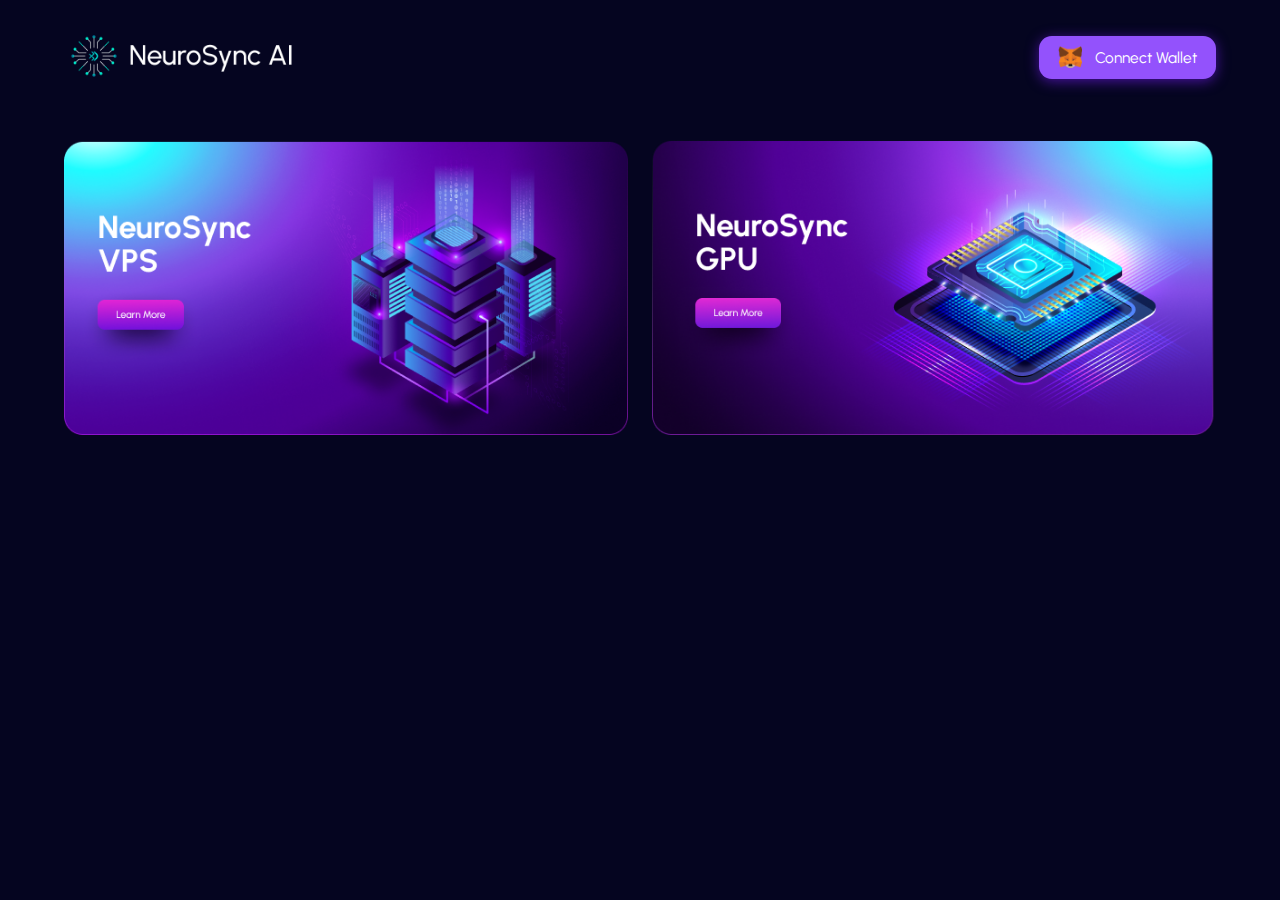
==== index.html @ 6b873f1c "addgin structure files" ====
<!DOCTYPE html>
<html lang="en">
    <head>
        <link rel="icon" href="favicon.ico" />
        <meta charset="UTF-8" />
        <meta http-equiv="X-UA-Compatible" content="IE=edge" />
        <meta name="viewport" content="width=device-width, initial-scale=1.0" />
        <link rel="stylesheet" type="text/css" href="assets/css/index.css" />
        <link rel="stylesheet" href="https://cdnjs.cloudflare.com/ajax/libs/animate.css/4.1.1/animate.min.css" />
        <link rel="stylesheet" href="https://cdnjs.cloudflare.com/ajax/libs/font-awesome/4.7.0/css/font-awesome.min.css">
        <title>NeuroSync AI</title>
        <link href="https://unpkg.com/aos@2.3.1/dist/aos.css" rel="stylesheet">
        <script type="text/javascript" src="assets/javascript/script.js" defer></script>
    </head>
    <body>
        <nav>
            <a href="#" class="logo">
                <img src="assets/images/logo.png" alt="">
            </a>
            <a href="#" class="btn">
                <img src="assets/images/meta-logo.png" alt="">
                Connect Wallet
            </a>
        </nav>
        <section class="hero">
            <img src="assets/images/box1.png" alt="">
            <img src="assets/images/box2.png" alt="">
        </section>
        


        <script src="https://unpkg.com/aos@2.3.1/dist/aos.js"></script>
        <script>
            AOS.init(
                {
                    offset:500,
                    duration:700,
                }
            );
          </script>
    </body>
</html>
---- assets/css/index.css ----
@import url('https://fonts.googleapis.com/css2?family=Urbanist:ital,wght@0,100..900;1,100..900&display=swap');

* {
    padding: 0;
    margin: 0;
    box-sizing: border-box;
}


html {
    font-size: 62.5%;
    scroll-behavior: smooth;
    cursor: default;
    font-family: "Urbanist", sans-serif;
    font-optical-sizing: auto;
    font-weight: 400;
    font-style: normal;
}

a {
    text-decoration: none;
    cursor: pointer;
}

li {
    list-style: none;
}

body {
    background: #050520;
    min-height: 100vh;
}

.btn {
    padding: .8vw 1.5vw;
    background: #9352FC;
    display: flex;
    align-items: center;
    gap: 1vw;
    color: white;
    border-radius: 1vw;
    font-size: 1.2vw;
    box-shadow: 0 .2vw 1vw #47139B;
}

.btn img {
    width: 1.9vw;
}

/*--------- navbar ----------
----------*/

nav {
    width: 100%;
    display: flex;
    align-items: center;
    justify-content: space-between;
    padding: 2vw 5vw;
}

nav .logo {
    width: 20%;
}

nav .logo img {
    width: 100%;
}

/*--------- hero ----------
----------*/

.hero {
    width: 100%;
    display: flex;
    justify-content: space-between;
    padding: 2vw 5vw;
}

.hero img {
    width: 49%;
}


    /*--------- Website Responsive ----------
----------*/

@media (max-width:768px) {

    .btn {
        padding: 1.2vw 2.5vw;
        background: #9352FC;
        display: flex;
        align-items: center;
        gap: 1vw;
        color: white;
        border-radius: 2vw;
        font-size: 2.7vw;
        box-shadow: 0 .3vw 1.5vw #47139B;
    }
    
    .btn img {
        width: 4vw;
    }

    /*--------- navbar ----------
----------*/

nav {
    width: 100%;
    display: flex;
    align-items: center;
    justify-content: space-between;
    padding: 2vw 7vw;
}

nav .logo {
    width: 30%;
}

nav .logo img {
    width: 100%;
}

/*--------- hero ----------
----------*/

.hero {
    width: 100%;
    display: flex;
    flex-direction: column;
    justify-content: space-between;
    padding: 5vw 7vw;
    gap: 5vw;
}

.hero img {
    width: 100%;
}

}
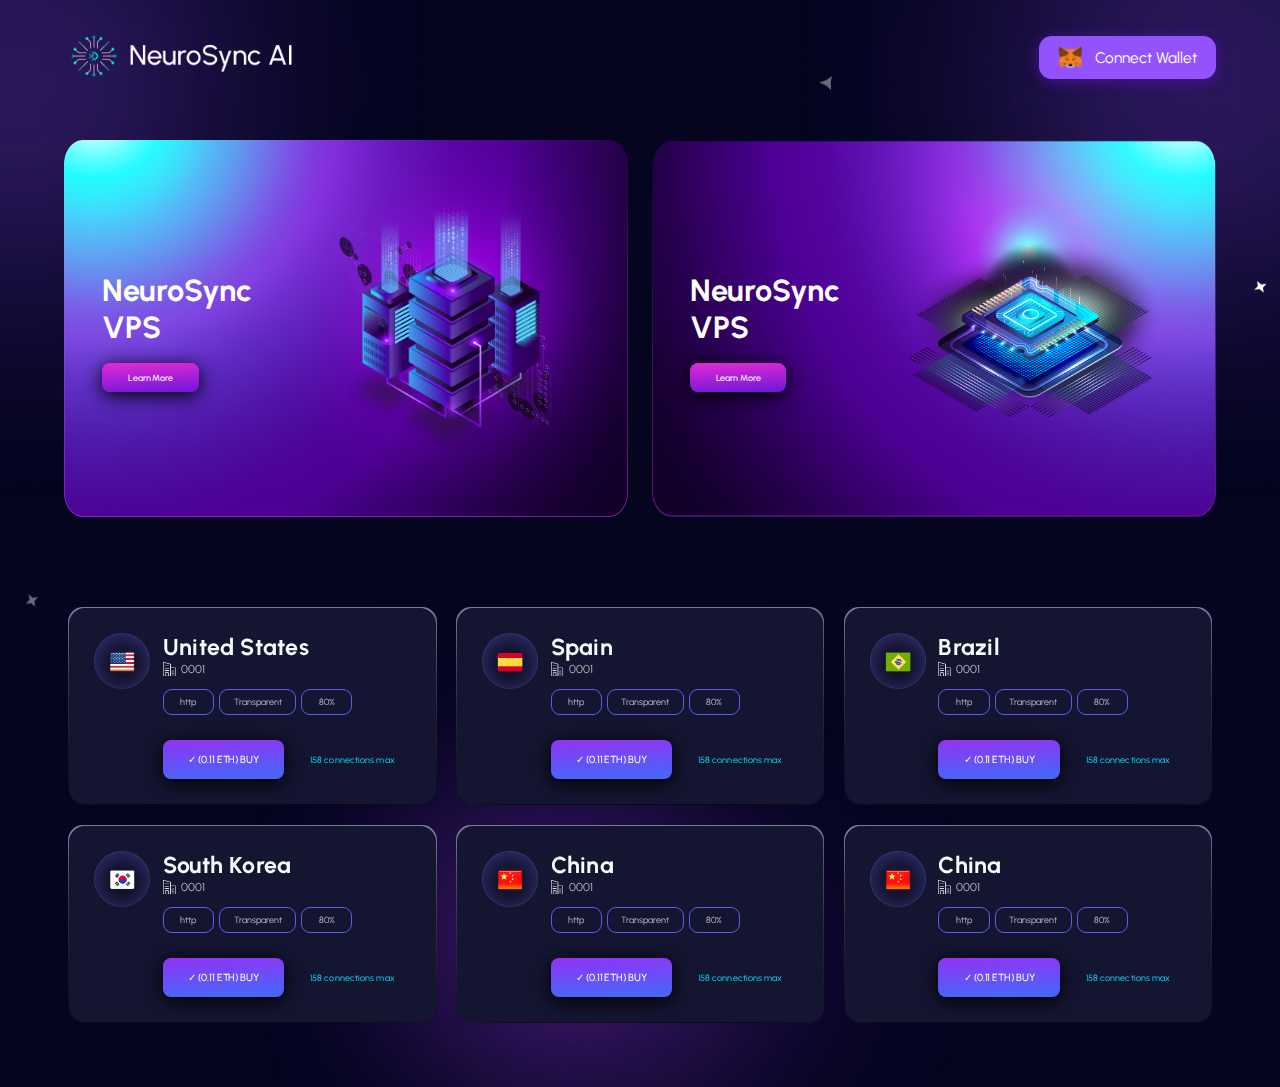
==== commit 00df22ea: "completed" ====
--- a/index.html
+++ b/index.html
@@ -8,7 +8,7 @@
         <link rel="stylesheet" type="text/css" href="assets/css/index.css" />
         <link rel="stylesheet" href="https://cdnjs.cloudflare.com/ajax/libs/animate.css/4.1.1/animate.min.css" />
         <link rel="stylesheet" href="https://cdnjs.cloudflare.com/ajax/libs/font-awesome/4.7.0/css/font-awesome.min.css">
-        <title>NeuroSync AI</title>
+        <title>NeuroSync AI Utility</title>
         <link href="https://unpkg.com/aos@2.3.1/dist/aos.css" rel="stylesheet">
         <script type="text/javascript" src="assets/javascript/script.js" defer></script>
     </head>
@@ -23,10 +23,163 @@
             </a>
         </nav>
         <section class="hero">
-            <img src="assets/images/box1.png" alt="">
-            <img src="assets/images/box2.png" alt="">
+            <img src="assets/images/hero-bg.png" alt="" class="hero-bg">
+            <img src="assets/images/star-1.png" alt="" class="star-1">
+            <img src="assets/images/star-2.png" alt="" class="star-2">
+            <img src="assets/images/star-3.png" alt="" class="star-3">
+            <div class="left">
+                <div class="left-box">
+                     <h1>NeuroSync<br>VPS</h1>
+                     <a href="#" class="btn-3">Learn More</a>
+                </div>
+                <div class="right-box">
+                    <img src="assets/images/left-img.png" alt="">
+               </div>
+            </div>
+            <div class="right">
+                <div class="left-box">
+                    <h1>NeuroSync<br>VPS</h1>
+                    <a href="#" class="btn-3">Learn More</a>
+               </div>
+               <div class="right-box">
+                   <img src="assets/images/right-img.png" alt="">
+              </div>
+            </div>
         </section>
-        
+        <section class="countries">
+            <img src="assets/images/countries-bg.png" alt="" class="countries-bg">
+            <div class="countries-box">
+                <div class="countries-box-inner">
+                    <div class="left">
+                        <img src="assets/images/american-flag.png" alt="">
+                    </div>
+                    <div class="right">
+                        <h2>United States</h2>
+                        <h6><img src="assets/images/house.png" alt="">0001</h6>
+                        <form action="">
+                            <input type="text" id="http" class="http" name="http" value="http">
+                            <input type="text" id="transparent" class="transparent" name="transparent" value="Transparent">
+                            <input type="text" id="value" class="value" name="value" value="80%">
+                        </form>
+                        <div class="btn-group">
+                            <a href="#" class="btn-2">✓  (0.11 ETH) BUY</a>
+                            <span>158 connections max</span>
+                        </div>
+                    </div>
+                    </div>
+                </div>
+            </div>
+
+            <div class="countries-box">
+                <div class="countries-box-inner">
+                    <div class="left">
+                        <img src="assets/images/spain.png" alt="">
+                    </div>
+                    <div class="right">
+                        <h2>Spain</h2>
+                        <h6><img src="assets/images/house.png" alt="">0001</h6>
+                        <form action="">
+                            <input type="text" id="http" class="http" name="http" value="http">
+                            <input type="text" id="transparent" class="transparent" name="transparent" value="Transparent">
+                            <input type="text" id="value" class="value" name="value" value="80%">
+                        </form>
+                        <div class="btn-group">
+                            <a href="#" class="btn-2">✓  (0.11 ETH) BUY</a>
+                            <span>158 connections max</span>
+                        </div>
+                    </div>
+                    </div>
+                </div>
+            </div>
+
+            <div class="countries-box">
+                <div class="countries-box-inner">
+                    <div class="left">
+                        <img src="assets/images/brazil.png" alt="">
+                    </div>
+                    <div class="right">
+                        <h2>Brazil</h2>
+                        <h6><img src="assets/images/house.png" alt="">0001</h6>
+                        <form action="">
+                            <input type="text" id="http" class="http" name="http" value="http">
+                            <input type="text" id="transparent" class="transparent" name="transparent" value="Transparent">
+                            <input type="text" id="value" class="value" name="value" value="80%">
+                        </form>
+                        <div class="btn-group">
+                            <a href="#" class="btn-2">✓  (0.11 ETH) BUY</a>
+                            <span>158 connections max</span>
+                        </div>
+                    </div>
+                    </div>
+                </div>
+            </div>
+
+            <div class="countries-box">
+                <div class="countries-box-inner">
+                    <div class="left">
+                        <img src="assets/images/korea.png" alt="">
+                    </div>
+                    <div class="right">
+                        <h2>South Korea</h2>
+                        <h6><img src="assets/images/house.png" alt="">0001</h6>
+                        <form action="">
+                            <input type="text" id="http" class="http" name="http" value="http">
+                            <input type="text" id="transparent" class="transparent" name="transparent" value="Transparent">
+                            <input type="text" id="value" class="value" name="value" value="80%">
+                        </form>
+                        <div class="btn-group">
+                            <a href="#" class="btn-2">✓  (0.11 ETH) BUY</a>
+                            <span>158 connections max</span>
+                        </div>
+                    </div>
+                    </div>
+                </div>
+            </div>
+
+            <div class="countries-box">
+                <div class="countries-box-inner">
+                    <div class="left">
+                        <img src="assets/images/china.png" alt="">
+                    </div>
+                    <div class="right">
+                        <h2>China</h2>
+                        <h6><img src="assets/images/house.png" alt="">0001</h6>
+                        <form action="">
+                            <input type="text" id="http" class="http" name="http" value="http">
+                            <input type="text" id="transparent" class="transparent" name="transparent" value="Transparent">
+                            <input type="text" id="value" class="value" name="value" value="80%">
+                        </form>
+                        <div class="btn-group">
+                            <a href="#" class="btn-2">✓  (0.11 ETH) BUY</a>
+                            <span>158 connections max</span>
+                        </div>
+                    </div>
+                    </div>
+                </div>
+            </div>
+
+            <div class="countries-box">
+                <div class="countries-box-inner">
+                    <div class="left">
+                        <img src="assets/images/china.png" alt="">
+                    </div>
+                    <div class="right">
+                        <h2>China</h2>
+                        <h6><img src="assets/images/house.png" alt="">0001</h6>
+                        <form action="">
+                            <input type="text" id="http" class="http" name="http" value="http">
+                            <input type="text" id="transparent" class="transparent" name="transparent" value="Transparent">
+                            <input type="text" id="value" class="value" name="value" value="80%">
+                        </form>
+                        <div class="btn-group">
+                            <a href="#" class="btn-2">✓  (0.11 ETH) BUY</a>
+                            <span>158 connections max</span>
+                        </div>
+                    </div>
+                    </div>
+                </div>
+            </div>
+        </section>
 
 
         <script src="https://unpkg.com/aos@2.3.1/dist/aos.js"></script>
--- a/assets/css/index.css
+++ b/assets/css/index.css
@@ -16,7 +16,6 @@
     font-weight: 400;
     font-style: normal;
 }
-
 a {
     text-decoration: none;
     cursor: pointer;
@@ -25,12 +24,28 @@
 li {
     list-style: none;
 }
-
+img{
+    width:100%;
+}
 body {
     background: #050520;
-    min-height: 100vh;
-}
-
+}
+h1{
+    font-family: Urbanist;
+    font-size: 2.4vw;
+    font-weight: 700;
+    color: #fff;
+
+}
+h2{
+    font-family: Urbanist;
+    font-size: 1.8vw;
+    font-weight: 700;
+    letter-spacing: 0.01em;
+    text-align: center;
+    color: #F3FEFF;
+
+}
 .btn {
     padding: .8vw 1.5vw;
     background: #9352FC;
@@ -42,11 +57,63 @@
     font-size: 1.2vw;
     box-shadow: 0 .2vw 1vw #47139B;
 }
-
 .btn img {
     width: 1.9vw;
 }
-
+.btn-1{
+    background: #FFFFFF1A;
+    padding: 1vw 2vw;
+    font-family: Urbanist;
+    font-size: 0.8vw;
+    font-weight: 500;
+    border-radius: 9px;
+    color: #fff;
+    transition: all .2s;
+}
+.btn-1:hover{
+    background: #fff;
+    color: #000;
+}
+.btn-2{
+    background: linear-gradient(177.23deg, #9C2CF3 -13.49%, #3A6FF9 109.75%);
+    padding: 1vw 2vw;
+    font-family: Urbanist;
+    font-size: 0.8vw;
+    font-weight: 500;
+    border-radius: 8px;
+    letter-spacing: -0.01em;
+    color: #fff;
+    box-shadow: 0vw .3vw 1.5vw #000;
+    border-radius: 8px;
+}
+.btn-2:hover{
+   animation: up-down 2s linear infinite alternate;
+}
+.btn-3{
+    padding: 0.7vw 2vw;
+    font-family: Urbanist;
+    font-size: 0.7vw;
+    border-radius: 8px;
+    color: #fff;
+    font-weight: 500;
+    line-height: 13.75px;
+    letter-spacing: -0.01em;
+    text-align: center;
+    background: linear-gradient(176.91deg, #F32CD3 -13.15%, #4712DC 132.62%);
+    box-shadow: 0vw .3vw 1.5vw #000;
+    transition: all .3s;
+}
+.btn-3:hover{
+    box-shadow: 0vw .3vw 1.5vw #fff;
+ }
+@keyframes up-down {
+    0%{
+        transform: translateY(0);
+    }
+    100%{
+        transform: translateY(-10px);
+    }
+}
 /*--------- navbar ----------
 ----------*/
 
@@ -74,13 +141,335 @@
     display: flex;
     justify-content: space-between;
     padding: 2vw 5vw;
-}
-
-.hero img {
+    position: relative;
+}
+.hero .hero-bg{
+    position: absolute;
+    width: 100vw;
+    top: -10vw;
+    right: 0;
+    z-index: -1;
+}
+.hero  .star-1 {
+    position: absolute;
+    width: 1vw;
+    top: -3vw;
+    right: 35vw;
+    animation: scaling 2.5s linear infinite alternate;
+}
+.hero  .star-2 {
+    position: absolute;
+    width: 1vw;
+    top: 13vw;
+    right: 1vw;
+    animation: scaling 1.7s linear infinite alternate;
+}
+.hero  .star-3 {
+    position: absolute;
+    width: 1vw;
+    bottom: -5vw;
+    left: 7vw;
+    animation: scaling 2s linear infinite alternate;
+}
+@keyframes scaling {
+    0%{
+        transform: rotate(0deg) scale(0);
+        filter: brightness(0);
+    }
+    100%{
+        transform: rotate(360deg) scale(1);
+        filter: brightness(200%);
+    }
+}
+.hero .left,.hero .right {
     width: 49%;
-}
-
-
+    display: flex;
+    align-items: center;
+}
+.hero .left div,.hero .right div{
+    width: 50%;
+    padding: 3vw;
+}
+.hero .right{
+    background: url(../images/right-bg.png)no-repeat;
+    background-position: center;
+    background-size: 100% 100%;
+}
+.hero img{
+    width: 20vw;
+    margin-left: -5vw;
+}
+.hero .left{
+    background: url(../images/hero-left-bg.png)no-repeat;
+    background-position: center;
+    background-size: 100% 100%;
+}
+.hero h1{
+    margin-bottom: 2vw;
+}
+/* ---------------neural--------
+----------- */
+.neural {
+    padding: 5vw 5vw;
+    display: flex;
+    flex-wrap: wrap;
+    justify-content: space-between;
+    column-gap: 1vw;
+    row-gap: 2vw;
+    position: relative;
+}
+.neural .neural-box {
+    width: 49%;
+    background: linear-gradient(180deg, #8185A5 0%, rgba(129, 133, 165, 0) 100%);
+    padding: 1px;
+    border-radius: 15px;
+    overflow: hidden;
+    transition: all .1s;
+}
+.neural .neural-box:hover{
+    filter: brightness(140%);
+}
+.neural .neural-box .neural-box-inner{
+    width: 100%;
+    height: 100%;
+    box-shadow: 0px 43px 70px 0px #000000CC;
+    background: linear-gradient(90deg,#8185A5 0%,#8185A5 100%);
+    background: #141531;
+    padding: 3vw;
+    border-radius: 16px;
+}
+.neural .neural-box .neural-box-inner .btn-group {
+    display: flex;
+    align-items: center;
+    justify-content: space-between;
+}
+.neural .neural-box .neural-box-inner .gradient-1{
+    margin-top: 1vw;
+    padding: 1px;
+    background: linear-gradient(90deg, rgba(255, 255, 255, 0) 0%, #FFFFFF 47.73%, rgba(255, 255, 255, 0) 100%);
+}
+.neural .neural-box .neural-box-inner .gradient-1-inner{
+    background: linear-gradient(90deg, rgba(34, 24, 62, 0.13) 0%, #6820FF 50.46%, rgba(43, 29, 78, 0) 100%);
+    display: flex;
+    align-items: center;
+    justify-content: center;
+    gap: 5vw;
+
+}
+.neural .neural-box .neural-box-inner .gradient-1 h5{
+    font-family: Urbanist;
+    font-size: 1vw;
+    font-weight: 400;
+    letter-spacing: 0.01em;
+    color: #FF23F6;
+    padding: 0.3vw 0;
+    position: relative;
+}
+.neural .neural-box .neural-box-inner .gradient-1 h5:nth-child(1)::after {
+    position: absolute;
+    content:'' ;
+    width: 1px;
+    height: 100%;
+    background: #fff;
+    top: 0;
+    right: -2vw;
+}
+.neural .neural-box .neural-box-inner  form {
+    display: flex;
+    align-items: center;
+    justify-content: center;
+    gap: 0.5vw;
+    margin-top: 2vw;
+}
+.neural .neural-box .neural-box-inner  form label {
+    font-family: Urbanist;
+    font-size: 0.8vw;
+    font-weight: 400;
+    line-height: 12.12px;
+    letter-spacing: 0.01em;
+    text-align: left;
+    color: #F3FEFF;
+}
+.neural .neural-box .neural-box-inner  form input{
+    border: 1px solid #6359E9;
+    padding: 0.5vw 0;
+    font-family: Urbanist;
+    font-size: 0.7vw;
+    font-weight: 400;
+    border-radius: 9px;
+    background: transparent;
+    text-align: center;
+    color: rgba(255, 255, 255, 0.7);
+}
+.neural .neural-box .neural-box-inner  form .location {
+    width: 4vw;
+}
+.neural .neural-box .neural-box-inner  form .port {
+    width: 4.5vw;
+}
+.neural .neural-box .neural-box-inner  form .pph {
+    width: 2vw;
+}
+.neural .neural-box .neural-box-inner  form .spg {
+    width: 3vw;
+}
+.graphic-cards {
+    display: flex;
+    align-items: center;
+    justify-content: center;
+    gap: 1vw;
+    margin-top: 1vw;
+}
+.graphic-cards h6{
+    padding: 0.6vw 1.5vw;
+    border-radius: 9px;
+    font-family: Urbanist;
+    font-size: 10px;
+    font-weight: 400;
+    line-height: 10.1px;
+    color: #9C4FFF;
+    background: #101024;
+}
+.supply {
+    display: flex;
+    align-items: center;
+    justify-content: center;
+    margin-top: 2vw;
+}
+.supply .supply-box {
+    width: 22%;
+    padding-left: 2vw;
+    position: relative;
+}
+.supply .supply-box  h6{
+    font-family: Urbanist;
+    font-size: 1vw;
+    font-weight: 700;
+    letter-spacing: 0.01em;
+    color: #F3FEFF;
+    margin-bottom: 0.3vw;
+}
+.supply .supply-box p{
+    font-family: Urbanist;
+    font-size: 0.8vw;
+    font-weight: 400;
+    letter-spacing: 0.01em;
+    color: #F3FEFF;
+}
+.supply .supply-box:not(:last-child)::after {
+    content: url(../images/Line.png);
+    position: absolute;
+    width: 1px;
+    height: 100%;
+    right:0.7vw;
+    top: -0.5vw;
+}
+/* --------------countries---------
+---- */
+.countries {
+    padding: 5vw;
+    display: flex;
+    flex-wrap: wrap;
+    align-items: center;
+    justify-content: center;
+    gap: 1.5vw;
+    position: relative;
+}
+.countries-bg{
+    position: absolute;
+    bottom: 0;
+    left: 15%;
+    width: 70%;
+    z-index: -1;
+}
+.countries-box {
+    width: 32%;
+    background: linear-gradient(180deg, #8185A5 0%, rgba(129, 133, 165, 0) 100%);
+    padding: 1px;
+    border-radius: 15px;
+    overflow: hidden;
+}
+.countries-box-inner{
+    width: 100%;
+    height: 100%;
+    box-shadow: 0px 43px 70px 0px #000000CC;
+   backdrop-filter: blur(50px);
+
+    background: #141531;
+    padding: 2vw;
+    border-radius: 16px;
+    display: flex;
+    gap: 1vw;
+}
+.countries-box-inner:hover{
+    filter: brightness(140%);
+}
+.countries-box-inner .left{
+width: 18%;
+}
+.countries-box-inner .right {
+    width: 80%;
+}
+.countries-box-inner .right form{
+    display: flex;
+    align-items: center;
+    gap: 0.4vw;
+    margin-top: 1vw;
+}
+.countries-box-inner .right h2{
+    text-align: left;
+}
+.countries-box-inner .right .btn-group {
+    display: flex;
+    align-items: center;
+    gap: 2vw;
+    padding-top: 2vw;
+}
+.countries-box-inner .right .btn-group span {
+    font-family: Urbanist;
+    font-size: 0.7vw;
+    font-weight: 400;
+    letter-spacing: 0.01em;
+    color: #01E1FF;
+
+}
+  
+.countries-box-inner .right h6{
+    display: flex;
+    align-items: center;
+    gap: 0.4vw;
+    font-family: Urbanist;
+    font-size: 0.9vw;
+    font-weight: 400;
+    color: rgba(255, 255, 255, 0.7);
+}
+.countries-box-inner .right h6 img{
+    width: 1vw;
+}
+.countries-box-inner .right form input{
+    border: 1px solid #6359E9;
+    padding: 0.5vw 1vw;
+    display: inline;
+    font-family: Urbanist;
+    font-size: 0.7vw;
+    font-weight: 400;
+    border-radius: 9px;
+    background: transparent;
+    text-align: center;
+    color: rgba(255, 255, 255, 0.7);
+} 
+.countries-box-inner .right form .http {
+    width: 4vw;
+}
+.countries-box-inner .right form .transparent {
+    width: 6vw;
+}
+.countries-box-inner .right form .value {
+    width: 4vw;
+}
+.countries-box-inner .left img{
+    width: 100%;
+}
     /*--------- Website Responsive ----------
 ----------*/
 
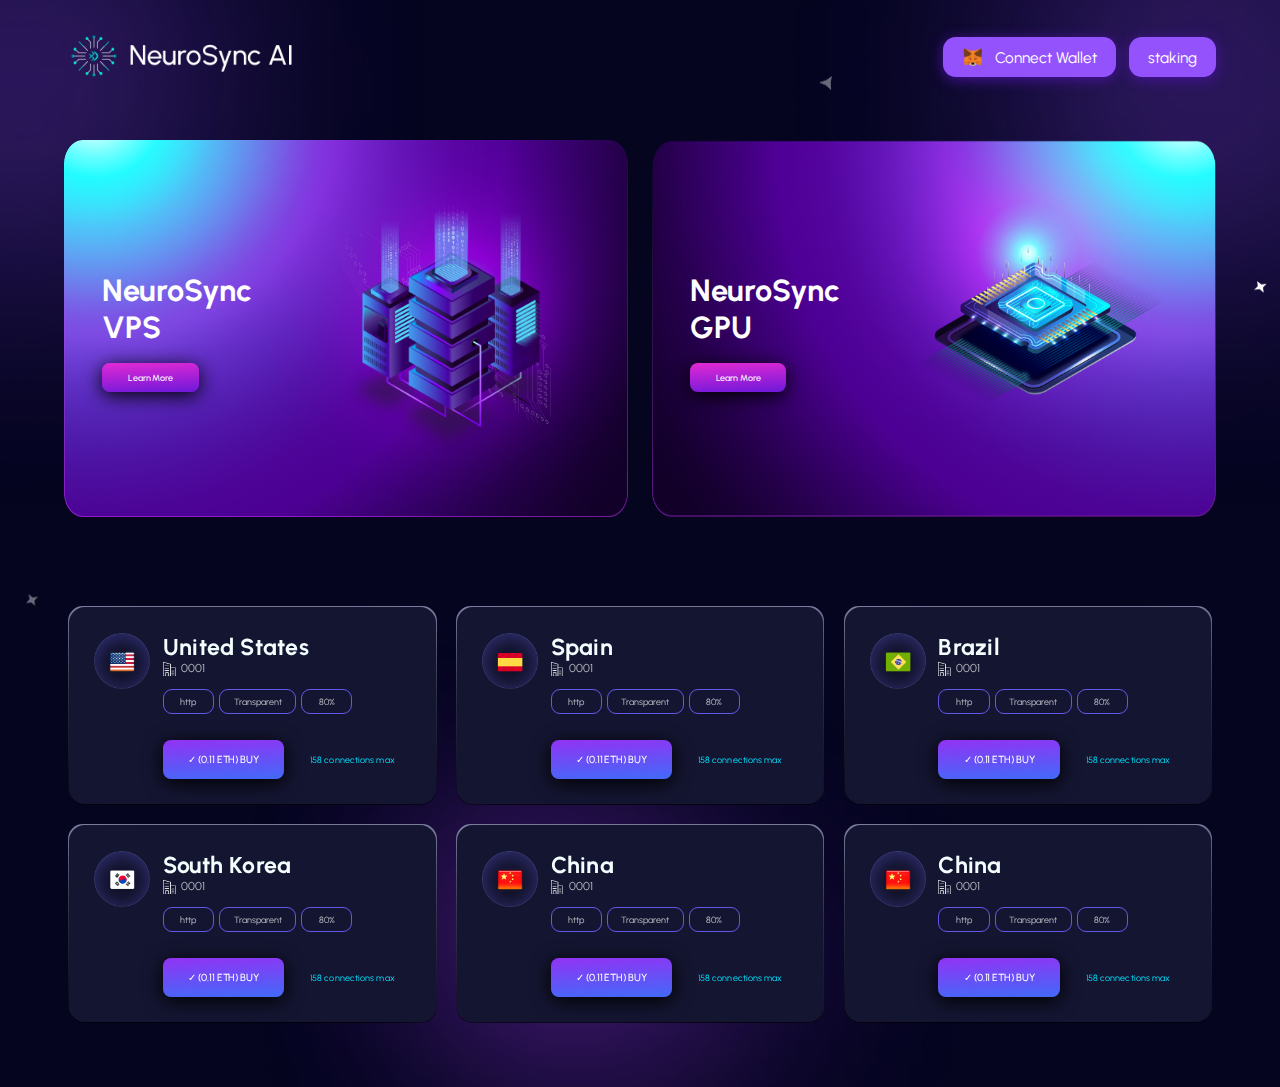
==== commit 646ff3fb: "made responsive" ====
--- a/index.html
+++ b/index.html
@@ -6,6 +6,7 @@
         <meta http-equiv="X-UA-Compatible" content="IE=edge" />
         <meta name="viewport" content="width=device-width, initial-scale=1.0" />
         <link rel="stylesheet" type="text/css" href="assets/css/index.css" />
+        <link rel="stylesheet" href="https://cdnjs.cloudflare.com/ajax/libs/animate.css/4.1.1/animate.min.css" />
         <link rel="stylesheet" href="https://cdnjs.cloudflare.com/ajax/libs/animate.css/4.1.1/animate.min.css" />
         <link rel="stylesheet" href="https://cdnjs.cloudflare.com/ajax/libs/font-awesome/4.7.0/css/font-awesome.min.css">
         <title>NeuroSync AI Utility</title>
@@ -17,179 +18,171 @@
             <a href="#" class="logo">
                 <img src="assets/images/logo.png" alt="">
             </a>
-            <a href="#" class="btn">
-                <img src="assets/images/meta-logo.png" alt="">
-                Connect Wallet
-            </a>
+            <div>
+                <a href="#" class="btn">
+                    <img src="assets/images/meta-logo.png" alt="">
+                    Connect Wallet
+                </a>
+                <a href="#" class="btn">
+                    staking
+                </a>
+            </div>
         </nav>
         <section class="hero">
             <img src="assets/images/hero-bg.png" alt="" class="hero-bg">
             <img src="assets/images/star-1.png" alt="" class="star-1">
             <img src="assets/images/star-2.png" alt="" class="star-2">
             <img src="assets/images/star-3.png" alt="" class="star-3">
-            <div class="left">
-                <div class="left-box">
-                     <h1>NeuroSync<br>VPS</h1>
-                     <a href="#" class="btn-3">Learn More</a>
+                <div class="left" id="div1">
+                    <div class="left-box">
+                         <h1>NeuroSync<br>VPS</h1>
+                         <a href="index.html" class="btn-3">Learn More</a>
+                    </div>
+                    <div class="right-box">
+                        <img src="assets/images/left-img.png" alt="">
+                   </div>
                 </div>
-                <div class="right-box">
-                    <img src="assets/images/left-img.png" alt="">
-               </div>
-            </div>
-            <div class="right">
-                <div class="left-box">
-                    <h1>NeuroSync<br>VPS</h1>
-                    <a href="#" class="btn-3">Learn More</a>
-               </div>
-               <div class="right-box">
-                   <img src="assets/images/right-img.png" alt="">
-              </div>
-            </div>
+                <div class="right" id="div2">
+                    <div class="left-box">
+                        <h1>NeuroSync<br>GPU</h1>
+                        <a href="index2.html" class="btn-3">Learn More</a>
+                   </div>
+                   <div class="right-box">
+                       <img src="assets/images/right-img.png" alt="">
+                  </div>
+                </div>
         </section>
-        <section class="countries">
-            <img src="assets/images/countries-bg.png" alt="" class="countries-bg">
-            <div class="countries-box">
-                <div class="countries-box-inner">
-                    <div class="left">
-                        <img src="assets/images/american-flag.png" alt="">
-                    </div>
-                    <div class="right">
-                        <h2>United States</h2>
-                        <h6><img src="assets/images/house.png" alt="">0001</h6>
-                        <form action="">
-                            <input type="text" id="http" class="http" name="http" value="http">
-                            <input type="text" id="transparent" class="transparent" name="transparent" value="Transparent">
-                            <input type="text" id="value" class="value" name="value" value="80%">
-                        </form>
-                        <div class="btn-group">
-                            <a href="#" class="btn-2">✓  (0.11 ETH) BUY</a>
-                            <span>158 connections max</span>
+            <section class="countries">
+                <img src="assets/images/countries-bg.png" alt="" class="countries-bg">
+                <div class="countries-box">
+                    <div class="countries-box-inner">
+                        <div class="left">
+                            <img src="assets/images/american-flag.png" alt="">
+                        </div>
+                        <div class="right">
+                            <h2>United States</h2>
+                            <h6><img src="assets/images/house.png" alt="">0001</h6>
+                            <form action="">
+                                <input type="text" id="http" class="http" name="http" value="http">
+                                <input type="text" id="transparent" class="transparent" name="transparent" value="Transparent">
+                                <input type="text" id="value" class="value" name="value" value="80%">
+                            </form>
+                            <div class="btn-group">
+                                <a href="#" class="btn-2">✓  (0.11 ETH) BUY</a>
+                                <span>158 connections max</span>
+                            </div>
+                        </div>
+                        </div>
+                </div>
+    
+                <div class="countries-box">
+                    <div class="countries-box-inner">
+                        <div class="left">
+                            <img src="assets/images/spain.png" alt="">
+                        </div>
+                        <div class="right">
+                            <h2>Spain</h2>
+                            <h6><img src="assets/images/house.png" alt="">0001</h6>
+                            <form action="">
+                                <input type="text" id="http" class="http" name="http" value="http">
+                                <input type="text" id="transparent" class="transparent" name="transparent" value="Transparent">
+                                <input type="text" id="value" class="value" name="value" value="80%">
+                            </form>
+                            <div class="btn-group">
+                                <a href="#" class="btn-2">✓  (0.11 ETH) BUY</a>
+                                <span>158 connections max</span>
+                            </div>
+                        </div>
+                        </div>
+                
+                </div>
+    
+                <div class="countries-box">
+                    <div class="countries-box-inner">
+                        <div class="left">
+                            <img src="assets/images/brazil.png" alt="">
+                        </div>
+                        <div class="right">
+                            <h2>Brazil</h2>
+                            <h6><img src="assets/images/house.png" alt="">0001</h6>
+                            <form action="">
+                                <input type="text" id="http" class="http" name="http" value="http">
+                                <input type="text" id="transparent" class="transparent" name="transparent" value="Transparent">
+                                <input type="text" id="value" class="value" name="value" value="80%">
+                            </form>
+                            <div class="btn-group">
+                                <a href="#" class="btn-2">✓  (0.11 ETH) BUY</a>
+                                <span>158 connections max</span>
+                            </div>
                         </div>
                     </div>
-                    </div>
                 </div>
-            </div>
+    
+                <div class="countries-box">
+                    <div class="countries-box-inner">
+                        <div class="left">
+                            <img src="assets/images/korea.png" alt="">
+                        </div>
+                        <div class="right">
+                            <h2>South Korea</h2>
+                            <h6><img src="assets/images/house.png" alt="">0001</h6>
+                            <form action="">
+                                <input type="text" id="http" class="http" name="http" value="http">
+                                <input type="text" id="transparent" class="transparent" name="transparent" value="Transparent">
+                                <input type="text" id="value" class="value" name="value" value="80%">
+                            </form>
+                            <div class="btn-group">
+                                <a href="#" class="btn-2">✓  (0.11 ETH) BUY</a>
+                                <span>158 connections max</span>
+                            </div>
+                        </div>
+                        </div>
+                    
+                </div>
+    
+                <div class="countries-box">
+                    <div class="countries-box-inner">
+                        <div class="left">
+                            <img src="assets/images/china.png" alt="">
+                        </div>
+                        <div class="right">
+                            <h2>China</h2>
+                            <h6><img src="assets/images/house.png" alt="">0001</h6>
+                            <form action="">
+                                <input type="text" id="http" class="http" name="http" value="http">
+                                <input type="text" id="transparent" class="transparent" name="transparent" value="Transparent">
+                                <input type="text" id="value" class="value" name="value" value="80%">
+                            </form>
+                            <div class="btn-group">
+                                <a href="#" class="btn-2">✓  (0.11 ETH) BUY</a>
+                                <span>158 connections max</span>
+                            </div>
+                        </div>
+                        </div>
+                </div>
+    
+                <div class="countries-box">
+                    <div class="countries-box-inner">
+                        <div class="left">
+                            <img src="assets/images/china.png" alt="">
+                        </div>
+                        <div class="right">
+                            <h2>China</h2>
+                            <h6><img src="assets/images/house.png" alt="">0001</h6>
+                            <form action="">
+                                <input type="text" id="http" class="http" name="http" value="http">
+                                <input type="text" id="transparent" class="transparent" name="transparent" value="Transparent">
+                                <input type="text" id="value" class="value" name="value" value="80%">
+                            </form>
+                            <div class="btn-group">
+                                <a href="#" class="btn-2">✓  (0.11 ETH) BUY</a>
+                                <span>158 connections max</span>
+                            </div>
+                        </div>
+                        </div>
+                </div>
+            </section>
+        </div>
 
-            <div class="countries-box">
-                <div class="countries-box-inner">
-                    <div class="left">
-                        <img src="assets/images/spain.png" alt="">
-                    </div>
-                    <div class="right">
-                        <h2>Spain</h2>
-                        <h6><img src="assets/images/house.png" alt="">0001</h6>
-                        <form action="">
-                            <input type="text" id="http" class="http" name="http" value="http">
-                            <input type="text" id="transparent" class="transparent" name="transparent" value="Transparent">
-                            <input type="text" id="value" class="value" name="value" value="80%">
-                        </form>
-                        <div class="btn-group">
-                            <a href="#" class="btn-2">✓  (0.11 ETH) BUY</a>
-                            <span>158 connections max</span>
-                        </div>
-                    </div>
-                    </div>
-                </div>
-            </div>
-
-            <div class="countries-box">
-                <div class="countries-box-inner">
-                    <div class="left">
-                        <img src="assets/images/brazil.png" alt="">
-                    </div>
-                    <div class="right">
-                        <h2>Brazil</h2>
-                        <h6><img src="assets/images/house.png" alt="">0001</h6>
-                        <form action="">
-                            <input type="text" id="http" class="http" name="http" value="http">
-                            <input type="text" id="transparent" class="transparent" name="transparent" value="Transparent">
-                            <input type="text" id="value" class="value" name="value" value="80%">
-                        </form>
-                        <div class="btn-group">
-                            <a href="#" class="btn-2">✓  (0.11 ETH) BUY</a>
-                            <span>158 connections max</span>
-                        </div>
-                    </div>
-                    </div>
-                </div>
-            </div>
-
-            <div class="countries-box">
-                <div class="countries-box-inner">
-                    <div class="left">
-                        <img src="assets/images/korea.png" alt="">
-                    </div>
-                    <div class="right">
-                        <h2>South Korea</h2>
-                        <h6><img src="assets/images/house.png" alt="">0001</h6>
-                        <form action="">
-                            <input type="text" id="http" class="http" name="http" value="http">
-                            <input type="text" id="transparent" class="transparent" name="transparent" value="Transparent">
-                            <input type="text" id="value" class="value" name="value" value="80%">
-                        </form>
-                        <div class="btn-group">
-                            <a href="#" class="btn-2">✓  (0.11 ETH) BUY</a>
-                            <span>158 connections max</span>
-                        </div>
-                    </div>
-                    </div>
-                </div>
-            </div>
-
-            <div class="countries-box">
-                <div class="countries-box-inner">
-                    <div class="left">
-                        <img src="assets/images/china.png" alt="">
-                    </div>
-                    <div class="right">
-                        <h2>China</h2>
-                        <h6><img src="assets/images/house.png" alt="">0001</h6>
-                        <form action="">
-                            <input type="text" id="http" class="http" name="http" value="http">
-                            <input type="text" id="transparent" class="transparent" name="transparent" value="Transparent">
-                            <input type="text" id="value" class="value" name="value" value="80%">
-                        </form>
-                        <div class="btn-group">
-                            <a href="#" class="btn-2">✓  (0.11 ETH) BUY</a>
-                            <span>158 connections max</span>
-                        </div>
-                    </div>
-                    </div>
-                </div>
-            </div>
-
-            <div class="countries-box">
-                <div class="countries-box-inner">
-                    <div class="left">
-                        <img src="assets/images/china.png" alt="">
-                    </div>
-                    <div class="right">
-                        <h2>China</h2>
-                        <h6><img src="assets/images/house.png" alt="">0001</h6>
-                        <form action="">
-                            <input type="text" id="http" class="http" name="http" value="http">
-                            <input type="text" id="transparent" class="transparent" name="transparent" value="Transparent">
-                            <input type="text" id="value" class="value" name="value" value="80%">
-                        </form>
-                        <div class="btn-group">
-                            <a href="#" class="btn-2">✓  (0.11 ETH) BUY</a>
-                            <span>158 connections max</span>
-                        </div>
-                    </div>
-                    </div>
-                </div>
-            </div>
-        </section>
-
-
-        <script src="https://unpkg.com/aos@2.3.1/dist/aos.js"></script>
-        <script>
-            AOS.init(
-                {
-                    offset:500,
-                    duration:700,
-                }
-            );
-          </script>
     </body>
 </html>--- a/assets/css/index.css
+++ b/assets/css/index.css
@@ -5,8 +5,6 @@
     margin: 0;
     box-sizing: border-box;
 }
-
-
 html {
     font-size: 62.5%;
     scroll-behavior: smooth;
@@ -29,6 +27,7 @@
 }
 body {
     background: #050520;
+    min-height: 100vh;
 }
 h1{
     font-family: Urbanist;
@@ -58,7 +57,7 @@
     box-shadow: 0 .2vw 1vw #47139B;
 }
 .btn img {
-    width: 1.9vw;
+    width: 1.5vw;
 }
 .btn-1{
     background: #FFFFFF1A;
@@ -132,7 +131,11 @@
 nav .logo img {
     width: 100%;
 }
-
+nav div{
+    display: flex;
+    align-items: center;
+    gap: 1vw;
+}
 /*--------- hero ----------
 ----------*/
 
@@ -185,6 +188,7 @@
     width: 49%;
     display: flex;
     align-items: center;
+    cursor: pointer;
 }
 .hero .left div,.hero .right div{
     width: 50%;
@@ -194,6 +198,7 @@
     background: url(../images/right-bg.png)no-repeat;
     background-position: center;
     background-size: 100% 100%;
+    animation:fadeInUp 1s linear;
 }
 .hero img{
     width: 20vw;
@@ -203,6 +208,7 @@
     background: url(../images/hero-left-bg.png)no-repeat;
     background-position: center;
     background-size: 100% 100%;
+    animation:fadeInUp 1s linear;
 }
 .hero h1{
     margin-bottom: 2vw;
@@ -407,6 +413,26 @@
 .countries-box-inner .left{
 width: 18%;
 }
+.countries-box-inner .left img{
+    animation: wave 2s infinite;
+}
+@keyframes wave {
+    0% {
+      transform: rotateZ(0deg);
+    }
+    25% {
+      transform: rotateZ(5deg);
+    }
+    50% {
+      transform: rotateZ(0deg);
+    }
+    75% {
+      transform: rotateZ(-5deg);
+    }
+    100% {
+      transform: rotateZ(0deg);
+    }
+  }
 .countries-box-inner .right {
     width: 80%;
 }
@@ -474,22 +500,69 @@
 ----------*/
 
 @media (max-width:768px) {
-
-    .btn {
-        padding: 1.2vw 2.5vw;
-        background: #9352FC;
-        display: flex;
-        align-items: center;
-        gap: 1vw;
-        color: white;
-        border-radius: 2vw;
-        font-size: 2.7vw;
-        box-shadow: 0 .3vw 1.5vw #47139B;
-    }
-    
-    .btn img {
-        width: 4vw;
-    }
+h1{
+    font-size: 6vw;
+}
+h2{
+    font-size: 4vw;
+}
+.btn {
+    padding: .8vw 1.5vw;
+    background: #9352FC;
+    display: flex;
+    align-items: center;
+    gap: 1vw;
+    color: white;
+    border-radius: 1vw;
+    font-size: 3vw;
+    box-shadow: 0 .2vw 1vw #47139B;
+}
+.btn img {
+    width: 3.9vw;
+}
+.btn-1{
+    background: #FFFFFF1A;
+    padding: 1vw 2vw;
+    font-family: Urbanist;
+    font-size: 2.8vw;
+    font-weight: 500;
+    border-radius: 9px;
+    color: #fff;
+    transition: all .2s;
+}
+.btn-1:hover{
+    background: #fff;
+    color: #000;
+}
+.btn-2{
+    background: linear-gradient(177.23deg, #9C2CF3 -13.49%, #3A6FF9 109.75%);
+    padding: 1vw 3vw;
+    font-family: Urbanist;
+    font-size: 2.8vw;
+    font-weight: 500;
+    border-radius: 8px;
+    letter-spacing: -0.01em;
+    color: #fff;
+    box-shadow: 0vw .3vw 1.5vw #000;
+    border-radius: 8px;
+}
+.btn-2:hover{
+   animation: up-down 2s linear infinite alternate;
+}
+.btn-3{
+    padding: 1.3vw 3vw;
+    font-family: Urbanist;
+    font-size: 2.7vw;
+    border-radius: 8px;
+    color: #fff;
+    font-weight: 500;
+    line-height: 100%;
+    letter-spacing: -0.01em;
+    text-align: center;
+    background: linear-gradient(176.91deg, #F32CD3 -13.15%, #4712DC 132.62%);
+    box-shadow: 0vw .3vw 1.5vw #000;
+    transition: all .3s;
+}
 
     /*--------- navbar ----------
 ----------*/
@@ -521,9 +594,321 @@
     padding: 5vw 7vw;
     gap: 5vw;
 }
-
-.hero img {
-    width: 100%;
-}
-
-}
+.hero img{
+    margin-left: 0;
+    width: 100%;
+}
+.hero h1{
+    margin-bottom: 4vw;
+}
+.hero .left{
+    width: 100%;
+    min-height: 40vw;
+} 
+.hero .right{
+    width: 100%;
+    min-height: 40vw;
+} 
+
+.hero .hero-bg {
+    margin-top: -12vw;
+}
+/* ---------------neural--------
+----------- */
+.neural {
+    padding: 5vw 5vw;
+    display: flex;
+    flex-wrap: wrap;
+    justify-content: space-between;
+    column-gap: 1vw;
+    row-gap: 8vw;
+    position: relative;
+}
+.neural .neural-box {
+    width: 100%;
+    background: linear-gradient(180deg, #8185A5 0%, rgba(129, 133, 165, 0) 100%);
+    padding: 1px;
+    border-radius: 15px;
+    overflow: hidden;
+    transition: all .1s;
+}
+.neural .neural-box h2{
+    margin: 3vw 0;
+}
+.neural .neural-box:hover{
+    filter: brightness(140%);
+}
+.neural .neural-box .neural-box-inner{
+    width: 100%;
+    height: 100%;
+    box-shadow: 0px 43px 70px 0px #000000CC;
+    background: linear-gradient(90deg,#8185A5 0%,#8185A5 100%);
+    background: #141531;
+    padding: 5vw;
+    border-radius: 16px;
+}
+.neural .neural-box .neural-box-inner .btn-group {
+    display: flex;
+    align-items: center;
+    justify-content: space-between;
+}
+.neural .neural-box .neural-box-inner .gradient-1{
+    margin-top: 3vw;
+    padding: 1px;
+    background: linear-gradient(90deg, rgba(255, 255, 255, 0) 0%, #FFFFFF 47.73%, rgba(255, 255, 255, 0) 100%);
+}
+.neural .neural-box .neural-box-inner .gradient-1-inner{
+    background: linear-gradient(90deg, rgba(34, 24, 62, 0.13) 0%, #6820FF 50.46%, rgba(43, 29, 78, 0) 100%);
+    display: flex;
+    align-items: center;
+    justify-content: center;
+    gap: 5vw;
+}
+.neural .neural-box .neural-box-inner .gradient-1 h5{
+    font-family: Urbanist;
+    font-size: 3vw;
+    font-weight: 400;
+    letter-spacing: 0.01em;
+    color: #FF23F6;
+    padding: 0.3vw 0;
+    position: relative;
+}
+.neural .neural-box .neural-box-inner .gradient-1 h5:nth-child(1)::after {
+    position: absolute;
+    content:'' ;
+    width: 1px;
+    height: 100%;
+    background: #fff;
+    top: 0;
+    right: -2vw;
+}
+.neural .neural-box .neural-box-inner  form {
+    display: flex;
+    flex-wrap: wrap;
+    align-items: center;
+    justify-content: center;
+    row-gap: 2.5vw;
+    column-gap: 8vw;
+    margin-top: 8vw;
+    margin-bottom: 8vw;
+}
+.neural .neural-box .neural-box-inner  form label {
+    font-family: Urbanist;
+    font-size: 2vw;
+    font-weight: 400;
+    line-height: 12.12px;
+    letter-spacing: 0.01em;
+    text-align: left;
+    color: #F3FEFF;
+}
+.neural .neural-box .neural-box-inner  form input{
+    border: 1px solid #6359E9;
+    padding: 0.5vw 0;
+    font-family: Urbanist;
+    font-size: 2.3vw;
+    font-weight: 400;
+    border-radius: 9px;
+    background: transparent;
+    text-align: center;
+    color: rgba(255, 255, 255, 0.7);
+}
+.neural .neural-box .neural-box-inner  form .location {
+    width:11vw;
+}
+.neural .neural-box .neural-box-inner  form .port {
+    width: 13.5vw;
+}
+.neural .neural-box .neural-box-inner  form .pph {
+    width: 13.5vw;
+}
+.neural .neural-box .neural-box-inner  form .spg {
+    width: 13vw;
+}
+.graphic-cards {
+    display: flex;
+    align-items: center;
+    justify-content: center;
+    gap: 1vw;
+    margin-top: 8vw;
+}
+.graphic-cards h6{
+    padding: 0.9vw 1.5vw;
+    border-radius: 9px;
+    font-family: Urbanist;
+    font-size: 2.1vw;
+    font-weight: 400;
+    line-height: 10.1px;
+    color: #9C4FFF;
+    background: #101024;
+}
+.supply {
+    display: flex;
+    align-items: center;
+    justify-content: center;
+    margin-top: 8vw;
+}
+.supply .supply-box {
+    width: 22%;
+    padding-left: 2vw;
+    position: relative;
+}
+.supply .supply-box  h6{
+    font-family: Urbanist;
+    font-size: 3vw;
+    font-weight: 700;
+    letter-spacing: 0.01em;
+    color: #F3FEFF;
+    margin-bottom: 0.3vw;
+}
+.supply .supply-box p{
+    font-family: Urbanist;
+    font-size: 2.3vw;
+    font-weight: 400;
+    letter-spacing: 0.01em;
+    color: #F3FEFF;
+}
+.supply .supply-box:not(:last-child)::after {
+    content: url(../images/Line.png);
+    position: absolute;
+    width: 1px;
+    height: 100%;
+    right:2.5vw;
+    top: -2.5vw;
+}
+
+
+
+/* --------------countries---------
+---- */
+.countries {
+    padding: 5vw;
+    display: flex;
+    flex-wrap: wrap;
+    align-items: center;
+    justify-content: center;
+    gap: 6.5vw;
+    position: relative;
+}
+.countries-bg{
+    position: absolute;
+    bottom: 0;
+    left: 15%;
+    width: 70%;
+    z-index: -1;
+}
+.countries-box {
+    width: 100%;
+    background: linear-gradient(180deg, #8185A5 0%, rgba(129, 133, 165, 0) 100%);
+    padding: 1px;
+    border-radius: 15px;
+    overflow: hidden;
+}
+.countries-box-inner{
+    width: 100%;
+    height: 100%;
+    box-shadow: 0px 43px 70px 0px #000000CC;
+   backdrop-filter: blur(50px);
+   display: flex;
+    flex-direction: column;
+    align-items: center;
+    background: #141531;
+    padding: 5vw;
+    border-radius: 16px;
+    display: flex;
+    gap: 1vw;
+}
+.countries-box-inner:hover{
+    filter: brightness(140%);
+}
+.countries-box-inner .left{
+width: 18%;
+}
+.countries-box-inner .left img{
+    animation: wave 2s infinite;
+}
+@keyframes wave {
+    0% {
+      transform: rotateZ(0deg);
+    }
+    25% {
+      transform: rotateZ(5deg);
+    }
+    50% {
+      transform: rotateZ(0deg);
+    }
+    75% {
+      transform: rotateZ(-5deg);
+    }
+    100% {
+      transform: rotateZ(0deg);
+    }
+  }
+.countries-box-inner .right {
+    width: 80%;
+}
+.countries-box-inner .right form{
+    display: flex;
+    align-items: center;
+    justify-content: center;
+    gap: 2.4vw;
+    margin-top: 1vw;
+}
+.countries-box-inner .right h2{
+    text-align: center;
+}
+.countries-box-inner .right .btn-group {
+    display: flex;
+    align-items: center;
+    justify-content: center;
+    gap: 2vw;
+    padding-top: 2vw;
+    margin: 4vw 0;
+}
+.countries-box-inner .right .btn-group span {
+    font-family: Urbanist;
+    font-size: 2.7vw;
+    font-weight: 400;
+    letter-spacing: 0.01em;
+    color: #01E1FF;
+
+}
+  
+.countries-box-inner .right h6{
+    display: flex;
+    align-items: center;
+    justify-content: center;
+    gap: 1.4vw;
+    font-family: Urbanist;
+    font-size: 2.9vw;
+    font-weight: 400;
+    color: rgba(255, 255, 255, 0.7);
+    margin: 4vw 0;
+}
+.countries-box-inner .right h6 img{
+    width: 3vw;
+}
+.countries-box-inner .right form input{
+    border: 1px solid #6359E9;
+    padding: 0.5vw 1vw;
+    display: inline;
+    font-family: Urbanist;
+    font-size: 2.7vw;
+    font-weight: 400;
+    border-radius: 9px;
+    background: transparent;
+    text-align: center;
+    color: rgba(255, 255, 255, 0.7);
+} 
+.countries-box-inner .right form .http {
+    width: 13vw;
+}
+.countries-box-inner .right form .transparent {
+    width: 20vw;
+}
+.countries-box-inner .right form .value {
+    width: 12vw;
+}
+.countries-box-inner .left img{
+    width: 100%;
+}
+}
